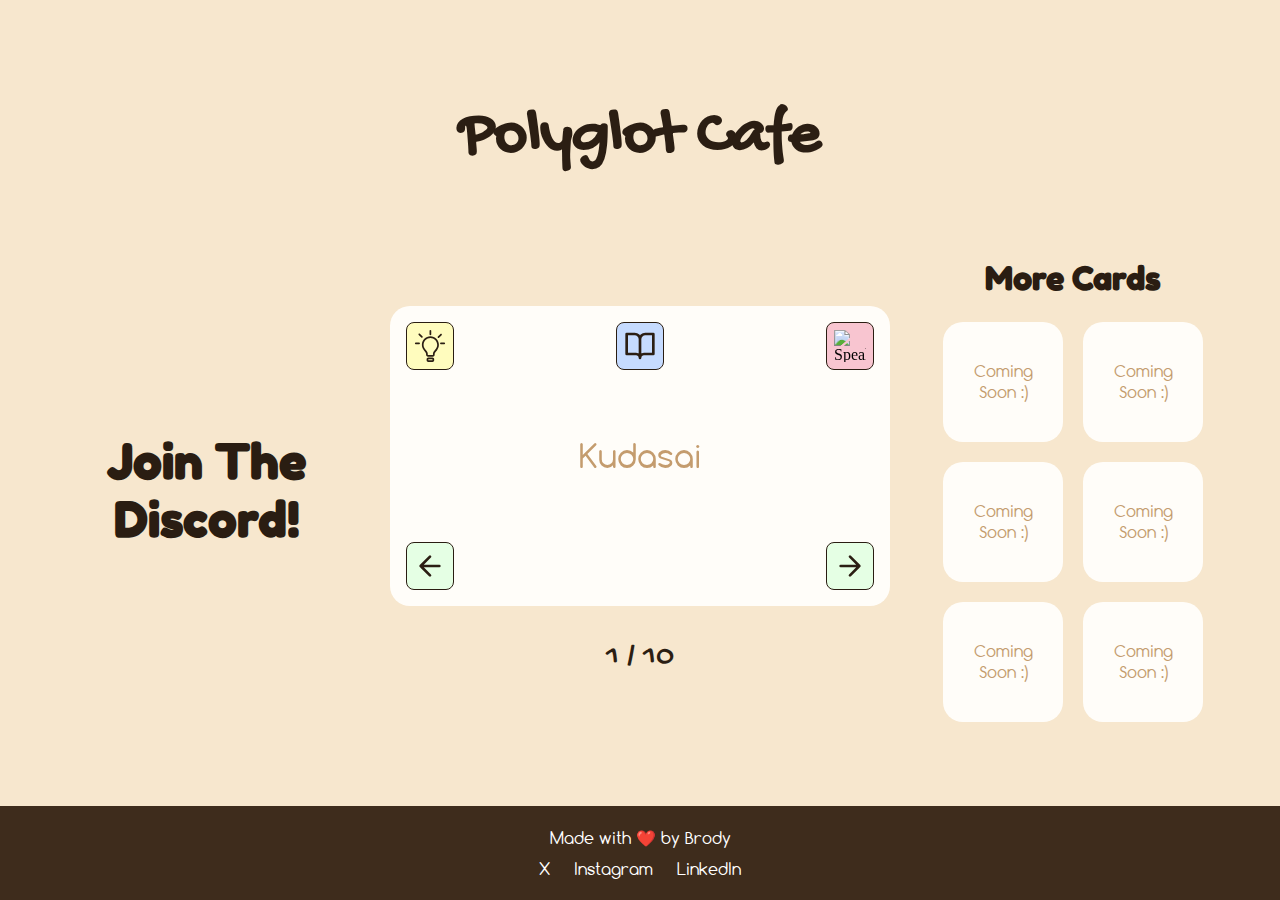
==== page3.html @ c8f4c0c8 "fixed typos?" ====
<!DOCTYPE html>
<html lang="en">
<head>
  <meta charset="UTF-8" />
  <title>Polyglot Cafe – Page 3</title>
  <link rel="stylesheet" href="css/flashcard.css" />
</head>
<body>
  <!-- Main heading -->
  <h1 class="main-heading">Polyglot Cafe</h1>

  <!-- 3-column layout -->
  <div class="page-layout">
    <!-- Left Column: "Join The Discord!" -->
    <div class="left-column">
      <h2 class="join-discord">Join The<br>Discord!</h2>
    </div>

    <!-- Center Column -->
<div class="center-column">
  <!-- Wrapper to vertically stack the flip-container and counter -->
  <div class="flashcard-wrapper">

    <!-- Flip Container -->
    <div class="flip-container" onclick="flipCard(event)">
      <div class="flashcard-inner">
        
        <!-- FRONT FACE -->
        <div class="flashcard-face flashcard-front">
          <div class="flashcard">
            <!-- Lightbulb (top-left) -->
            <div class="flashcard-button button-lightbulb top-left">
              <img src="assets/images/light.svg" alt="Lightbulb Icon">
            </div>
            <!-- Book (top-center) -->
            <div class="flashcard-button button-book top-center">
              <img src="assets/images/book.svg" alt="Book Icon">
            </div>
            <!-- Speaker (top-right) -->
            <div class="flashcard-button button-speaker top-right">
              <img src="assets/images/speaker.svg" alt="Speaker Icon">
            </div>
            <!-- Left Arrow (bottom-left) -->
            <div class="flashcard-button button-arrow bottom-left">
              <img src="assets/images/Arrow left.svg" alt="Left Arrow">
            </div>
            <!-- Right Arrow (bottom-right) -->
            <div class="flashcard-button button-arrow bottom-right">
              <img src="assets/images/Arrow right.svg" alt="Right Arrow">
            </div>

            <!-- Main front text -->
            <p class="flashcard-text">Hello</p>
          </div>
        </div>

        <!-- BACK FACE -->
        <div class="flashcard-face flashcard-back">
          <div class="flashcard">
            <!-- Same buttons on the back side (optional) -->
            <div class="flashcard-button button-lightbulb top-left">
              <img src="assets/images/light.svg" alt="Lightbulb Icon">
            </div>
            <div class="flashcard-button button-book top-center">
              <img src="assets/images/book.svg" alt="Book Icon">
            </div>
            <div class="flashcard-button button-speaker top-right">
              <img src="assets/images/speaker.svg" alt="Speaker Icon">
            </div>
            <div class="flashcard-button button-arrow bottom-left">
              <img src="assets/images/Arrow left.svg" alt="Left Arrow">
            </div>
            <div class="flashcard-button button-arrow bottom-right">
              <img src="assets/images/Arrow right.svg" alt="Right Arrow">
            </div>

            <!-- Main back text -->
            <p class="flashcard-text back-text">This is the Answer!</p>
          </div>
        </div>

      </div> <!-- .flashcard-inner -->
    </div> <!-- .flip-container -->

    <!-- Counter below the card -->
    <p id="card-counter" class="card-counter">1 / X</p>
  </div> <!-- .flashcard-wrapper -->
</div> <!-- .center-column -->


    <!-- Right Column: "More Cards" + 6 mini-cards -->
    <div class="right-column">
      <h2 class="more-cards">More Cards</h2>
      <div class="mini-cards-grid">
        <!-- 6 small 120×120 cards each with "Coming Soon :)" -->
        <div class="mini-card">
          <p class="coming-soon">Coming<br>Soon :)</p>
        </div>
        <div class="mini-card">
          <p class="coming-soon">Coming<br>Soon :)</p>
        </div>
        <div class="mini-card">
          <p class="coming-soon">Coming<br>Soon :)</p>
        </div>
        <div class="mini-card">
          <p class="coming-soon">Coming<br>Soon :)</p>
        </div>
        <div class="mini-card">
          <p class="coming-soon">Coming<br>Soon :)</p>
        </div>
        <div class="mini-card">
          <p class="coming-soon">Coming<br>Soon :)</p>
        </div>
      </div>
    </div> <!-- .right-column -->
  </div> <!-- .page-layout -->

  <!-- Footer (Full width, centered, 2 lines) -->
  <footer class="site-footer">
    <p class="footer-text">Made with ❤️ by Brody</p>
    <nav class="footer-links">
      <a href="https://twitter.com" target="_blank">X</a>
      <a href="https://instagram.com" target="_blank">Instagram</a>
      <a href="https://linkedin.com" target="_blank">LinkedIn</a>
    </nav>
  </footer>

  <!-- Reference your new external JS file at the end of <body> -->
  <script src="js/script.js"></script>
</body>
</html>
---- css/flashcard.css ----
/* ============================
   1. Font-face (optional)
   ============================ */
   @font-face {
    font-family: 'GochiHand';
    src: url('../assets/fonts/GochiHand-Regular.ttf') format('truetype');
    font-weight: normal;
    font-style: normal;
  }
  @font-face {
    font-family: 'FredokaOne';
    src: url('../assets/fonts/FredokaOne-Regular.ttf') format('truetype');
    font-weight: normal;
    font-style: normal;
  }
  @font-face {
    font-family: 'Comfortaa';
    src: url('../assets/fonts/Comfortaa-Regular.ttf') format('truetype');
    font-weight: 400;
    font-style: normal;
  }
  
  /* ============================
     2. Global Reset & Body
     ============================ */
  * {
    margin: 0;
    padding: 0;
    box-sizing: border-box;
  }
  
  /* Let html & body fill the browser height */
  html, body {
    height: 100%;
  }
  
  /* 
     Make body a flex container, column direction 
     so the footer can stay at the bottom.
  */
  body {
    display: flex;
    flex-direction: column;
    background-color: #F7E7CE;
  }
  
  /* 
     If you want to center the main heading horizontally, 
     you can keep text-align: center or use a container approach. 
     But we remove "align-items: center;" to prevent everything from centering 
     horizontally in the entire page.
  */
  
  /* ============================
     3. Main Heading
     ============================ */
  .main-heading {
    font-family: 'GochiHand', cursive;
    font-size: 64px;
    color: #2B1E13;
    text-align: center;
    margin-top: 100px;
    margin-bottom: 40px;
  }
  
  /* ============================
     4. Page Layout (3 columns)
     ============================ */
  /* 
     Let .page-layout expand to fill the space above the footer 
     by giving it flex: 1 0 auto. 
  */
  .page-layout {
    flex: 1 0 auto;
    width: 90%;
    max-width: 1200px;
  
    display: grid;
    grid-template-columns: 1fr auto 1fr;
    gap: 40px;
    align-items: center;
    margin: 0 auto; /* center it horizontally in the page */
  }
  
  /* ============================
     5. Left Column (Discord)
     ============================ */
  .left-column {
    display: flex;
    justify-content: center;
  }
  
  .join-discord {
    font-family: 'FredokaOne', sans-serif;
    font-size: 48px;
    color: #2A1D12;
    text-align: center;
    line-height: 1.2;
  }
  
  /* ============================
     6. Center Column (Flip-Card)
     ============================ */
  .center-column {
    display: flex;
    justify-content: center;
  }
  
  /* Flip container with 3D perspective */
  .flip-container {
    perspective: 1000px;
    cursor: pointer; /* so user sees clickable */
  }
  
  .flashcard-inner {
    position: relative;
    width: 500px;
    height: 300px;
    transform-style: preserve-3d;
    transition: transform 0.8s;
  }
  
  .flashcard-inner.is-flipped {
    transform: rotateY(180deg);
  }
  
  /* Each face: front/back */
  .flashcard-face {
    position: absolute;
    width: 100%;
    height: 100%;
    backface-visibility: hidden;
    border-radius: 20px;
    background-color: #FFFDF9;
    overflow: visible;
    top: 0;
    left: 0;
  }
  
  /* The back side rotated 180 */
  .flashcard-back {
    transform: rotateY(180deg);
  }
  
  /* Back text example styling */
  .back-text {
    font-family: 'Comfortaa', sans-serif;
    font-size: 32px;
    color: #C49C6E;
    text-align: center;
    position: absolute;
    top: 50%;
    left: 50%;
    transform: translate(-50%, -50%);
  }
  
  /* Front text styling */
  .flashcard-text {
    font-family: 'Comfortaa', sans-serif;
    font-size: 32px;
    color: #C49C6E;
    text-align: center;
    position: absolute;
    top: 50%;
    left: 50%;
    transform: translate(-50%, -50%);
  }
  
  /* ============================
     7. Flashcard Buttons
     ============================ */
  .flashcard-button {
    position: absolute;
    width: 48px;
    height: 48px;
    padding: 8px;
    border: 1px solid #2A1D12;
    border-radius: 8px;
    display: flex;
    align-items: center;
    justify-content: center;
  
    background-color: #FFFDF9;
    transform-origin: center center;
    cursor: pointer;
    transition: transform 0.2s ease, box-shadow 0.2s ease;
  }
  
  /* Distinct background colors */
  .button-lightbulb {
    background-color: #FFFCBE;
  }
  .button-book {
    background-color: #C6DBFF;
  }
  .button-speaker {
    background-color: #F8C5D0;
  }
  .button-arrow {
    background-color: #E5FFE4;
  }
  
  /* Corner positions */
  .top-left {
    top: 16px;
    left: 16px;
  }
  .top-center {
    top: 16px;
    left: 50%;
    transform: translateX(-50%);
  }
  .top-right {
    top: 16px;
    right: 16px;
  }
  .bottom-left {
    bottom: 16px;
    left: 16px;
  }
  .bottom-right {
    bottom: 16px;
    right: 16px;
  }
  
  /* Hover effect */
  .flashcard-button:hover {
    transform: scale(1.05);
    box-shadow: 0 4px 8px rgba(0,0,0,0.15);
  }
  .top-center:hover {
    transform: translateX(-50%) scale(1.05);
  }
  
  /* Icon inside */
  .flashcard-button img {
    width: 32px;
    height: 32px;
    object-fit: contain;
  }
  
  /* ============================
     8. Right Column (More Cards)
     ============================ */
  .right-column {
    display: flex;
    flex-direction: column;
    align-items: center;
  }
  
  .more-cards {
    font-family: 'FredokaOne', sans-serif;
    font-size: 32px;
    color: #2A1D12;
    margin-bottom: 24px;
  }
  
  .mini-cards-grid {
    display: grid;
    grid-template-columns: repeat(2, 120px);
    grid-auto-rows: 120px;
    gap: 20px;
  }
  
  .mini-card {
    width: 120px;
    height: 120px;
    background-color: #FFFDF9;
    border-radius: 20px;
    display: flex;
    align-items: center;
    justify-content: center;
  }
  
  .coming-soon {
    font-family: 'Comfortaa', sans-serif;
    font-size: 16px;
    color: #C49C6E;
    text-align: center;
    line-height: 1.3;
  }
  
  /* ============================
     9. Wrapper + Counter
     ============================ */
  .flashcard-wrapper {
    display: flex;
    flex-direction: column;
    align-items: center;
  }
  
  .card-counter {
    margin-top: 32px;
    font-family: 'GochiHand', cursive;
    font-size: 32px;
    color: #2B1E13;
    text-align: center;
  }
  
  /* ============================
     10. Footer
     ============================ */
  .site-footer {
    flex-shrink: 0;        /* keep footer at bottom */
    width: 100%;           /* full width */
    background-color: #3E2C1C; 
    color: #fff;
    padding: 20px;
    text-align: center;
    margin-top: 40px; /* spacing above footer if content is short */
  }
  
  .footer-text {
    margin: 0;
    font-family: 'Comfortaa', sans-serif;
    font-size: 16px;
    margin-bottom: 8px;
  }
  
  .footer-links {
    display: inline-block;
  }
  
  .footer-links a {
    margin: 0 10px;
    color: #fff;
    text-decoration: none;
    font-family: 'Comfortaa', sans-serif;
  }
  
  .footer-links a:hover {
    text-decoration: underline;
  }
  
  /* ============================
     11. Mobile Media Queries
     ============================ */
  @media (max-width: 768px) {
  
    /* Hide "Join the Discord!" */
    .left-column {
      display: none;
    }
  
    /* Single-column layout */
    .page-layout {
      grid-template-columns: 1fr; /* only one column now */
      grid-row-gap: 30px;
    }
  
    /* Scale down entire flip-container */
    .flip-container {
      transform: scale(0.85);
      transform-origin: top center;
      margin: 0 auto;
    }
  
    /* If you want more or less scaling, adjust 0.85 to 0.8 or 0.9, etc. */
  
    /* Avoid horizontal overflow */
    .center-column {
      overflow: hidden;
    }
  }
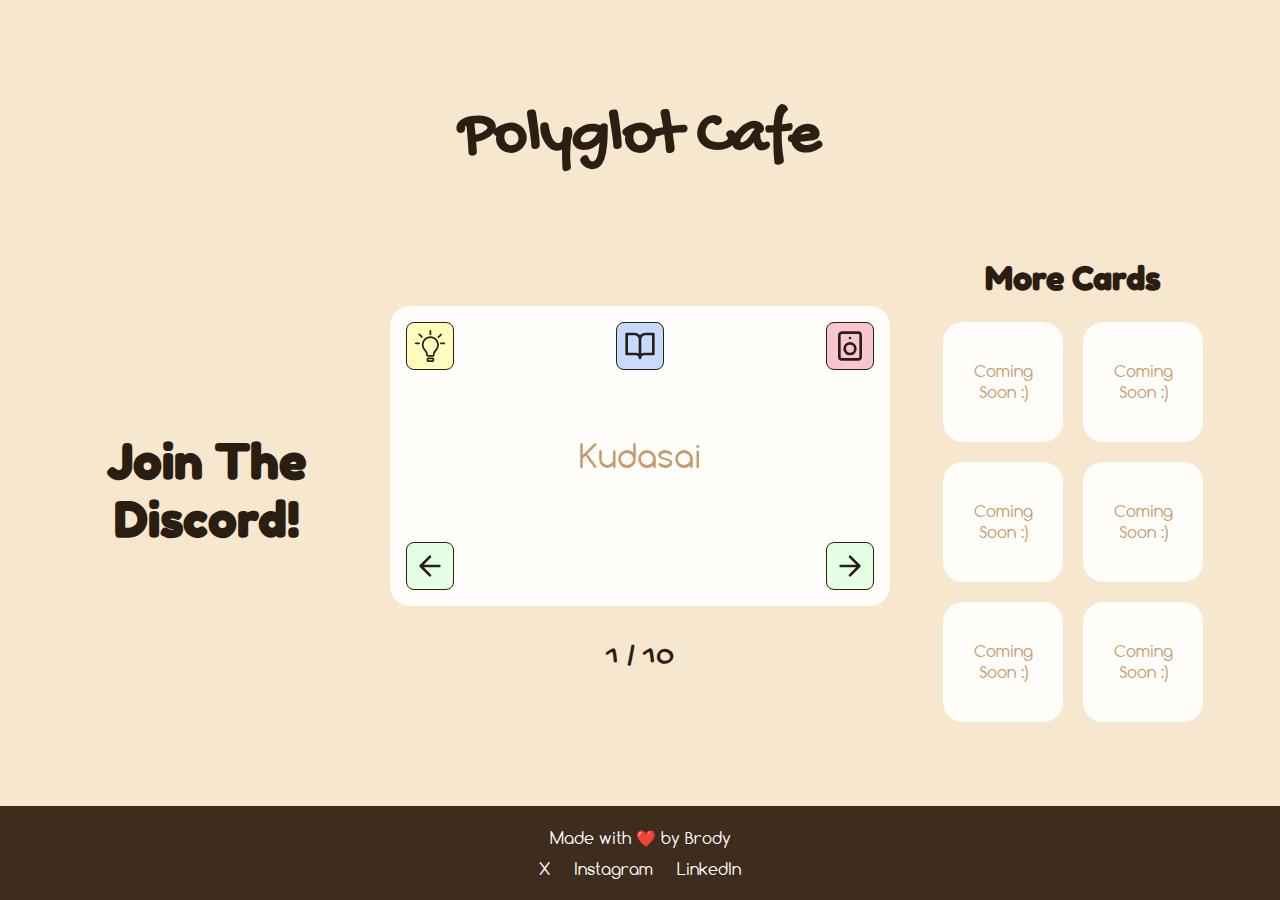
==== commit 34c97064: "Trying to fix mobile styling" ====
--- a/page3.html
+++ b/page3.html
@@ -2,6 +2,7 @@
 <html lang="en">
 <head>
   <meta charset="UTF-8" />
+  <meta name="viewport" content="width=device-width, initial-scale=1">
   <title>Polyglot Cafe – Page 3</title>
   <link rel="stylesheet" href="css/flashcard.css" />
 </head>
--- a/css/flashcard.css
+++ b/css/flashcard.css
@@ -335,7 +335,7 @@
   /* ============================
      11. Mobile Media Queries
      ============================ */
-  @media (max-width: 768px) {
+  @media screen and (max-width: 768px) {
   
     /* Hide "Join the Discord!" */
     .left-column {
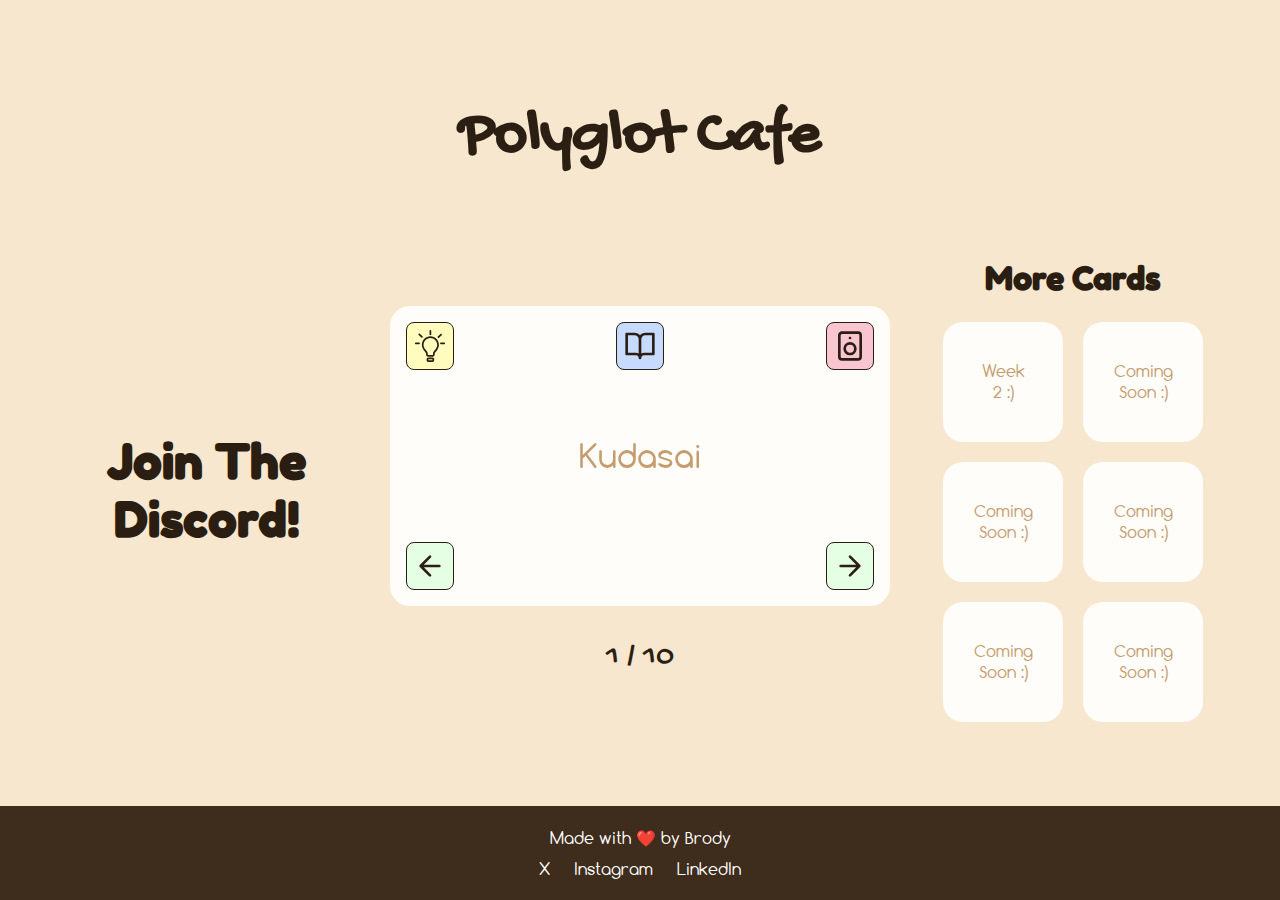
==== commit 43dfa047: "Fixed text decoration" ====
--- a/page3.html
+++ b/page3.html
@@ -95,7 +95,9 @@
       <div class="mini-cards-grid">
         <!-- 6 small 120×120 cards each with "Coming Soon :)" -->
         <div class="mini-card">
-          <p class="coming-soon">Coming<br>Soon :)</p>
+            <a href="page4.html" class="mini-card-link" style="text-decoration: none;">
+            <p class="coming-soon">Week<br>2 :)</p>
+            </a>
         </div>
         <div class="mini-card">
           <p class="coming-soon">Coming<br>Soon :)</p>
@@ -120,9 +122,9 @@
   <footer class="site-footer">
     <p class="footer-text">Made with ❤️ by Brody</p>
     <nav class="footer-links">
-      <a href="https://twitter.com" target="_blank">X</a>
-      <a href="https://instagram.com" target="_blank">Instagram</a>
-      <a href="https://linkedin.com" target="_blank">LinkedIn</a>
+      <a href="https://x.com/brodylame" target="_blank">X</a>
+      <a href="https://www.instagram.com/brody_lane/?hl=en" target="_blank">Instagram</a>
+      <a href="https://www.linkedin.com/in/broderickc/" target="_blank">LinkedIn</a>
     </nav>
   </footer>
 
--- a/css/flashcard.css
+++ b/css/flashcard.css
@@ -335,31 +335,31 @@
   /* ============================
      11. Mobile Media Queries
      ============================ */
-  @media screen and (max-width: 768px) {
-  
-    /* Hide "Join the Discord!" */
-    .left-column {
-      display: none;
-    }
-  
-    /* Single-column layout */
-    .page-layout {
-      grid-template-columns: 1fr; /* only one column now */
-      grid-row-gap: 30px;
-    }
-  
-    /* Scale down entire flip-container */
-    .flip-container {
-      transform: scale(0.85);
-      transform-origin: top center;
-      margin: 0 auto;
-    }
-  
-    /* If you want more or less scaling, adjust 0.85 to 0.8 or 0.9, etc. */
-  
-    /* Avoid horizontal overflow */
-    .center-column {
-      overflow: hidden;
-    }
-  }
-  +     @media screen and (max-width: 768px) {
+  
+      /* Hide "Join the Discord!" */
+      .left-column {
+        display: none;
+      }
+    
+      /* Single-column layout */
+      .page-layout {
+        grid-template-columns: 1fr; /* only one column now */
+        grid-row-gap: 30px;
+      }
+    
+      /* Scale down entire flip-container */
+      .flip-container {
+        transform: scale(0.75);
+        transform-origin: top center;
+        margin: 0 auto;
+      }
+    
+      /* If you want more or less scaling, adjust 0.85 to 0.8 or 0.9, etc. */
+    
+      /* Avoid horizontal overflow */
+      .center-column {
+        overflow: hidden; }
+      }
+    
+
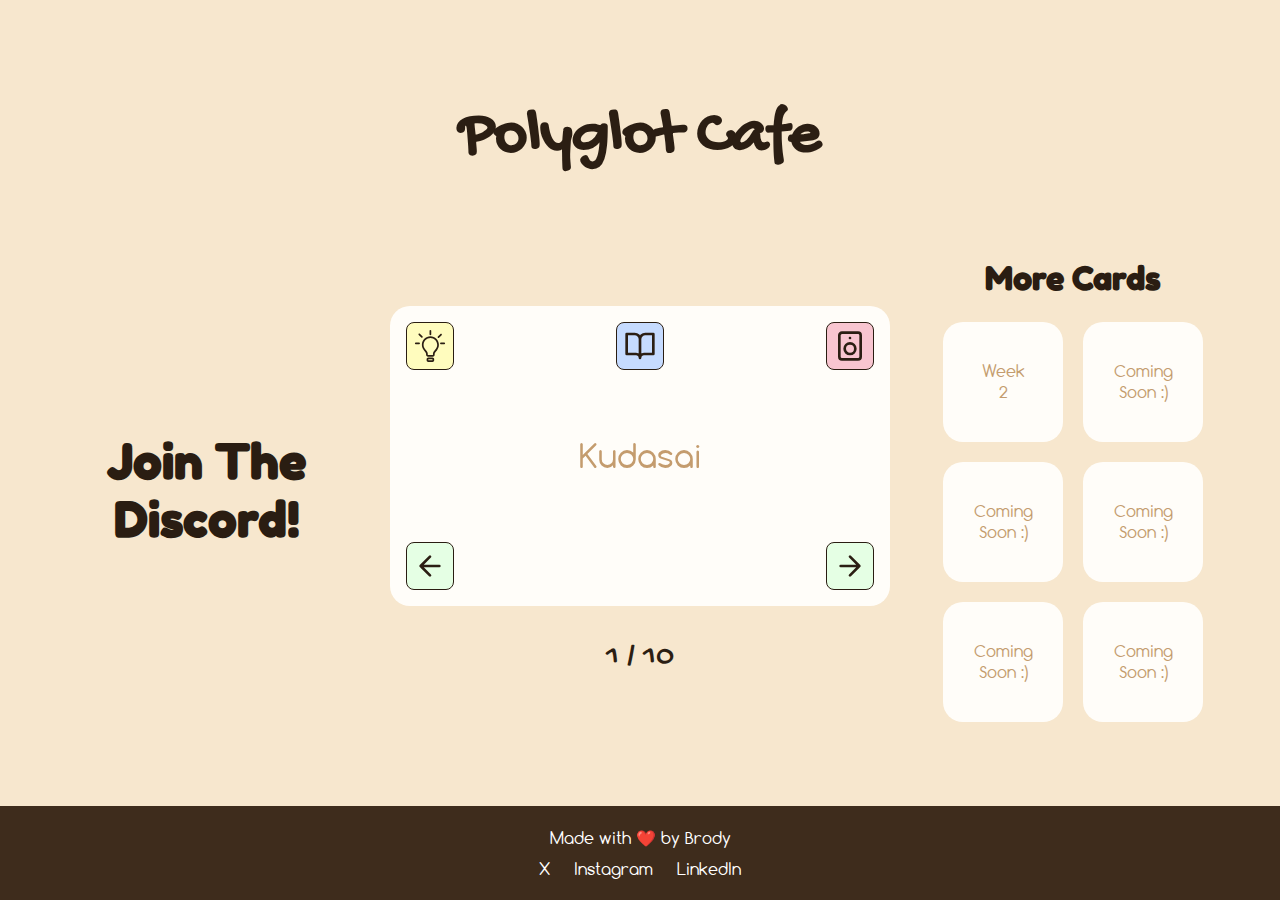
==== commit 268d8a3d: "Added backlink to week 4" ====
--- a/page3.html
+++ b/page3.html
@@ -96,7 +96,7 @@
         <!-- 6 small 120×120 cards each with "Coming Soon :)" -->
         <div class="mini-card">
             <a href="page4.html" class="mini-card-link" style="text-decoration: none;">
-            <p class="coming-soon">Week<br>2 :)</p>
+            <p class="coming-soon">Week<br>2 </p>
             </a>
         </div>
         <div class="mini-card">
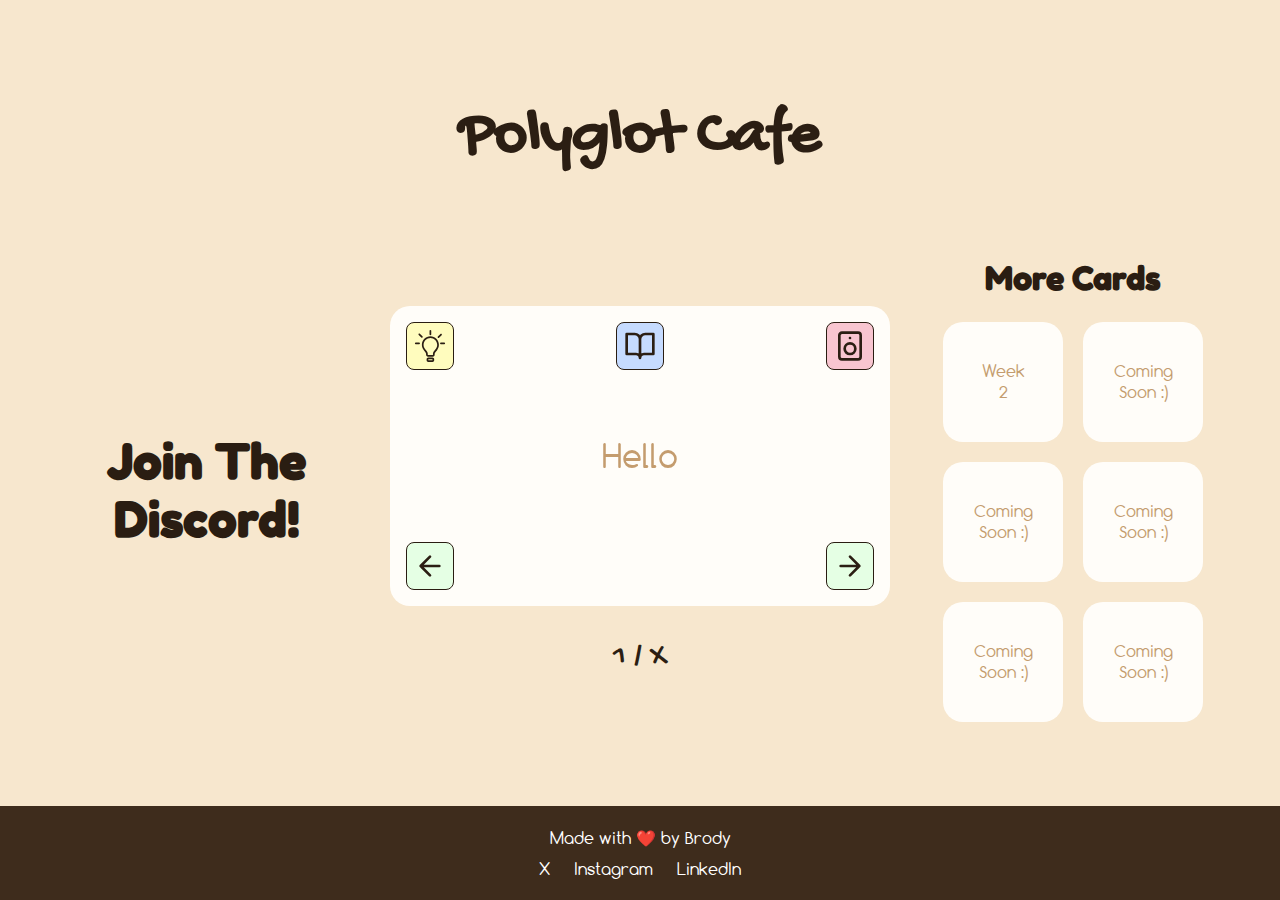
==== commit 274a86b9: "Added week switching" ====
--- a/page3.html
+++ b/page3.html
@@ -128,7 +128,10 @@
     </nav>
   </footer>
 
-  <!-- Reference your new external JS file at the end of <body> -->
+  <script>
+    // Now we choose the second set
+    let currentSetKey = "japaneseWeek1";
+  </script>
   <script src="js/script.js"></script>
 </body>
 </html>
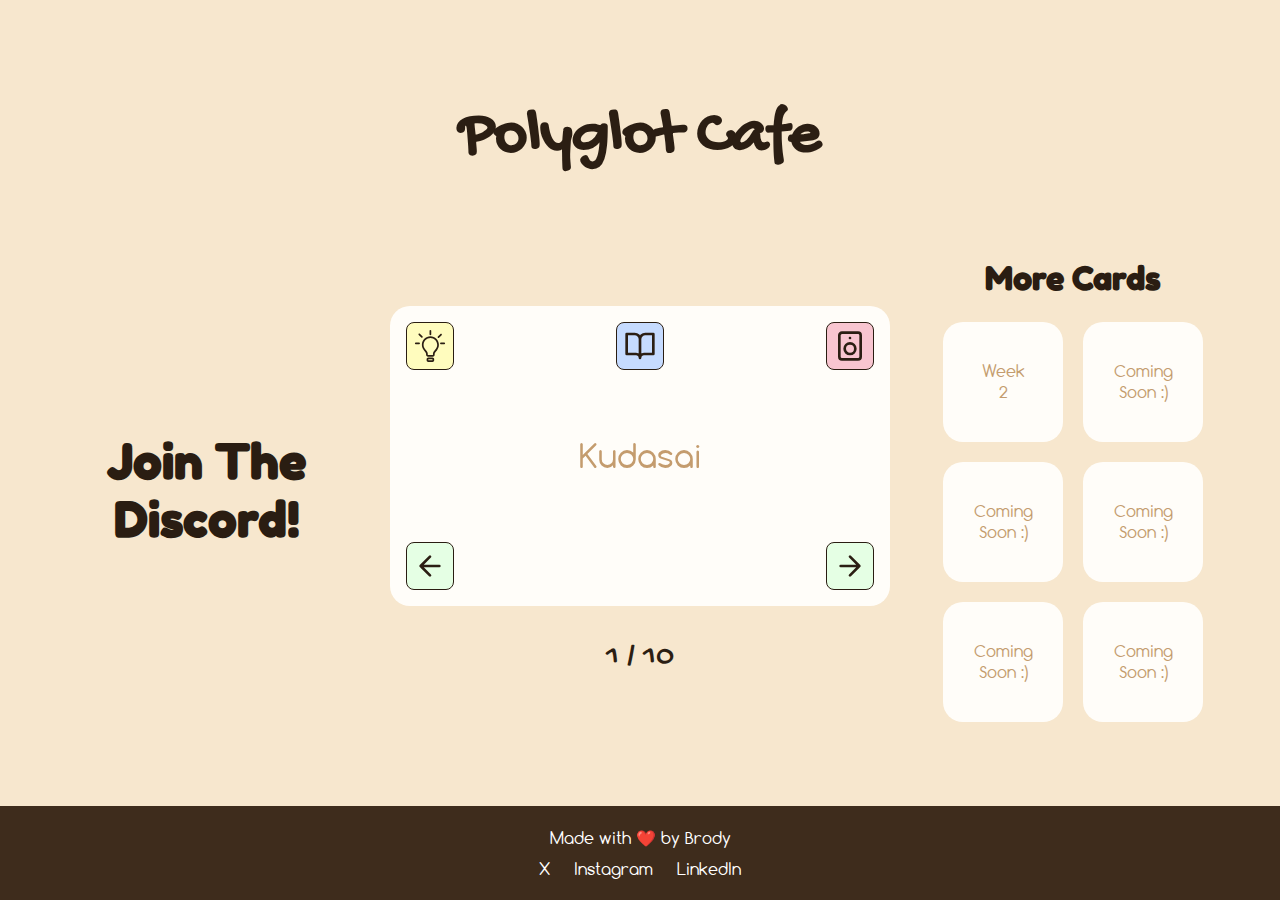
==== commit 86f80335: "Linked Latest presentation" ====
--- a/page3.html
+++ b/page3.html
@@ -3,6 +3,7 @@
 <head>
   <meta charset="UTF-8" />
   <meta name="viewport" content="width=device-width, initial-scale=1">
+  <meta name="presentation-url" content="https://www.canva.com/design/DAGfkSHycME/lAOpvOwb9t4d6oo5qgdSdw/edit?utm_content=DAGfkSHycME&utm_campaign=designshare&utm_medium=link2&utm_source=sharebutton">
   <title>Polyglot Cafe – Page 3</title>
   <link rel="stylesheet" href="css/flashcard.css" />
 </head>
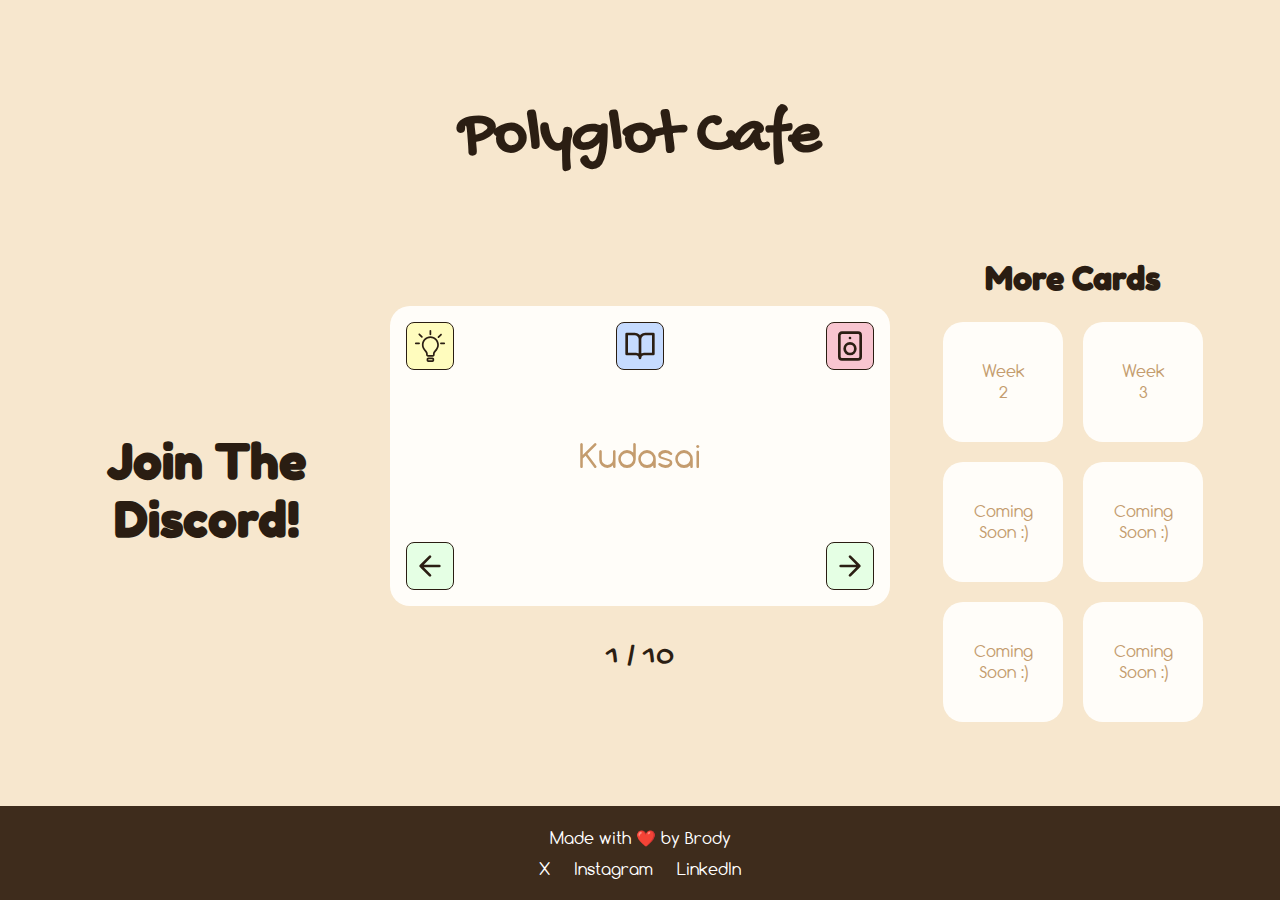
==== commit 19e89bd6: "Fixed min cards" ====
--- a/page3.html
+++ b/page3.html
@@ -101,7 +101,9 @@
             </a>
         </div>
         <div class="mini-card">
-          <p class="coming-soon">Coming<br>Soon :)</p>
+          <a href="page5.html" class="mini-card-link" style="text-decoration: none;">
+          <p class="coming-soon">Week<br>3</p>
+        </a>
         </div>
         <div class="mini-card">
           <p class="coming-soon">Coming<br>Soon :)</p>
